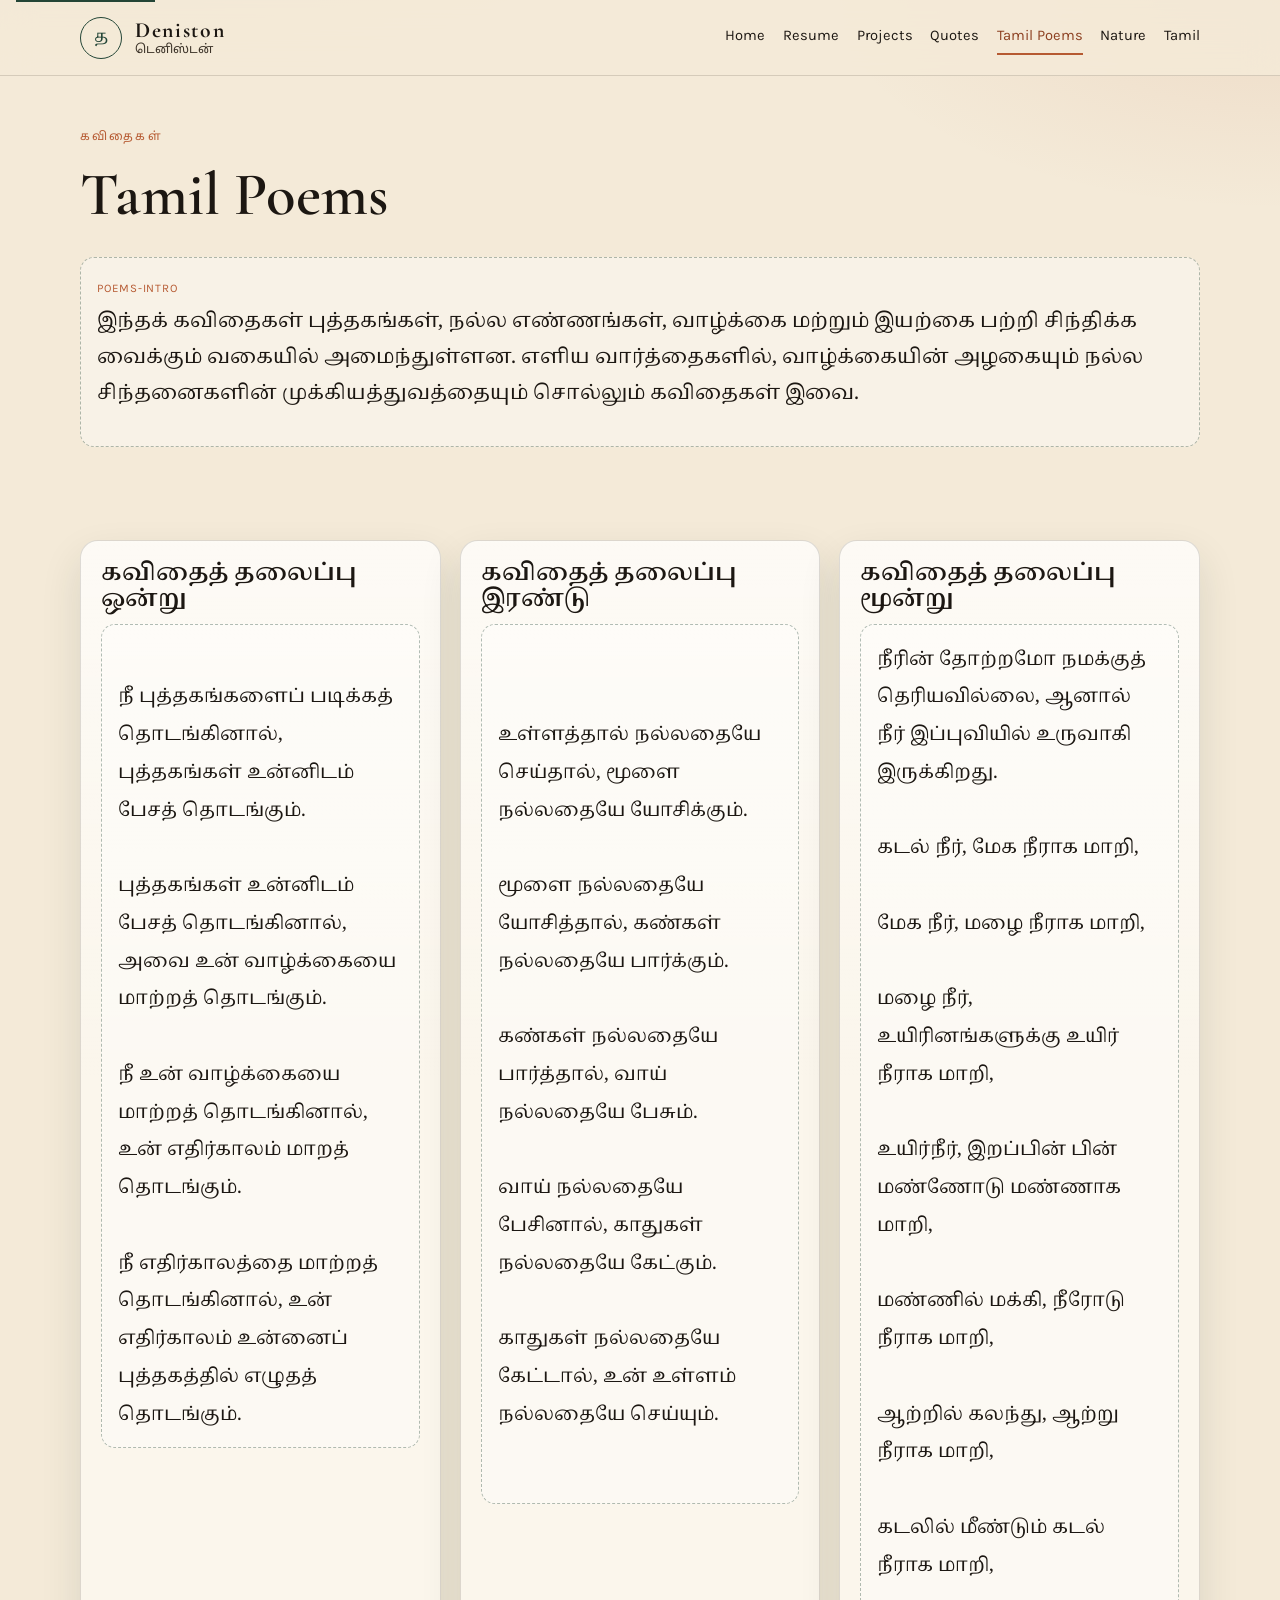
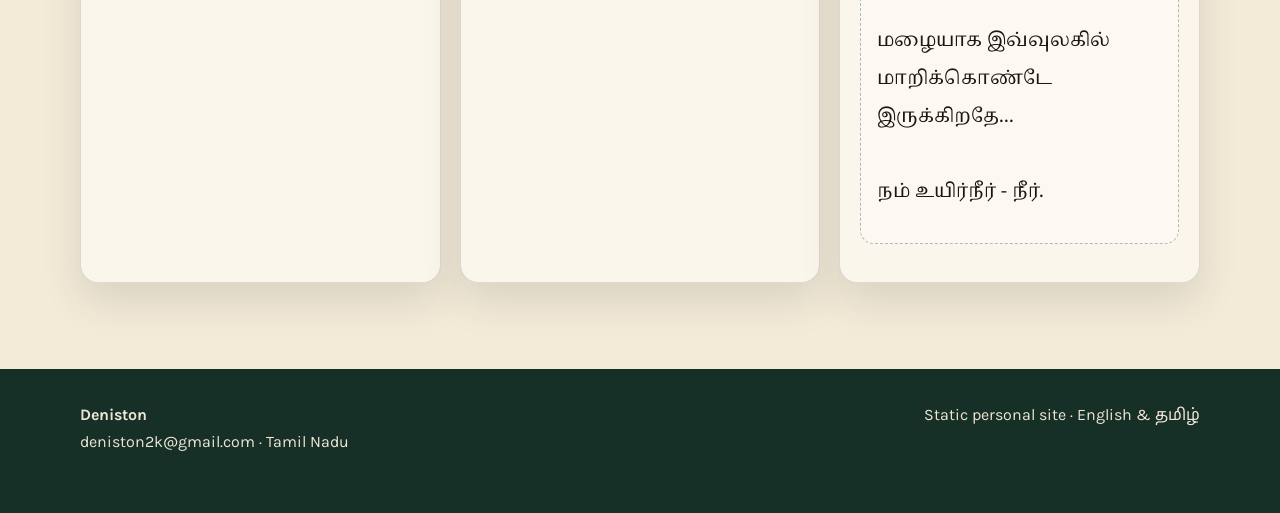
==== poems.html @ 770466d0 "Publish the Deniston personal site and enable GitHub Pages hosting. Co-authored-by: Cursor <cursorag" ====
<!DOCTYPE html>
<html lang="ta">
<head>
  <meta charset="UTF-8">
  <meta name="viewport" content="width=device-width, initial-scale=1.0">
  <link rel="icon" href="images/favicon.svg" type="image/svg+xml">
  <title>Deniston | Tamil Poems</title>
  <link rel="preconnect" href="https://fonts.googleapis.com">
  <link rel="preconnect" href="https://fonts.gstatic.com" crossorigin>
  <link href="https://fonts.googleapis.com/css2?family=Cormorant+Garamond:ital,wght@0,500;0,600;0,700;1,500&family=Karla:wght@400;500;600;700&family=Noto+Sans+Tamil:wght@400;500;600&family=Noto+Serif+Tamil:wght@400;600;700&display=swap" rel="stylesheet">
  <link rel="stylesheet" href="css/style.css">
</head>
<body>
  <a class="skip-link" href="#main">Skip to content</a>
  <header class="site-header">
    <div class="header-inner">
      <a class="brand" href="index.html">
        <span class="brand-mark">த</span>
        <span class="brand-name">
          <strong>Deniston</strong>
          <span>டெனிஸ்டன்</span>
        </span>
      </a>
      <button class="nav-toggle" type="button" aria-expanded="false" aria-label="Open menu"><span></span><span></span><span></span></button>
      <nav class="site-nav" aria-label="Primary">
        <a href="index.html">Home</a>
        <a href="resume.html">Resume</a>
        <a href="projects.html">Projects</a>
        <a href="quotes.html">Quotes</a>
        <a href="poems.html" aria-current="page">Tamil Poems</a>
        <a href="nature.html">Nature</a>
        <a href="tamil.html">Tamil</a>
      </nav>
    </div>
  </header>

  <main id="main" class="wrap">
    <section class="page-hero">
      <p class="kicker">கவிதைகள்</p>
      <h1>Tamil Poems</h1>
      <div class="content-slot">
        <span class="slot-name">poems-intro</span>
        <p class="tamil-text">இந்தக் கவிதைகள் புத்தகங்கள், நல்ல எண்ணங்கள், வாழ்க்கை மற்றும் இயற்கை பற்றி சிந்திக்க வைக்கும் வகையில் அமைந்துள்ளன. எளிய வார்த்தைகளில், வாழ்க்கையின் அழகையும் நல்ல சிந்தனைகளின் முக்கியத்துவத்தையும் சொல்லும் கவிதைகள் இவை.</p>
      </div>
    </section>

    <section class="section poem-grid grid-3">
      <article class="poem-card">
        <!-- <div class="img-slot">
          <img src="images/poem-cover-one.svg" alt="Placeholder named poem-cover-one">
          <span class="slot-badge">poem-cover-one</span>
        </div> -->
        <h3>
          <!-- <span class="slot-name">poem-title-one</span> -->
          கவிதைத் தலைப்பு ஒன்று
        </h3>
        <!-- <p class="meta">poem-year-one · ஆண்டு</p> -->
        <div class="content-slot">
          <!-- <span class="slot-name">poem-body-one</span> -->

  <div class="poem-body">
    நீ புத்தகங்களைப் படிக்கத் தொடங்கினால், புத்தகங்கள் உன்னிடம் பேசத் தொடங்கும்.

    புத்தகங்கள் உன்னிடம் பேசத் தொடங்கினால், அவை உன் வாழ்க்கையை மாற்றத் தொடங்கும்.

    நீ உன் வாழ்க்கையை மாற்றத் தொடங்கினால், உன் எதிர்காலம் மாறத் தொடங்கும்.

    நீ எதிர்காலத்தை மாற்றத் தொடங்கினால், உன் எதிர்காலம் உன்னைப் புத்தகத்தில் எழுதத் தொடங்கும்.
  </div>

  
</div>
        </div>

      </article>

      <article class="poem-card">
        <!-- <div class="img-slot">
          <img src="images/poem-cover-two.svg" alt="Placeholder named poem-cover-two">
          <span class="slot-badge">poem-cover-two</span>
        </div> -->
        <h3>
          <!-- <span class="slot-name">poem-title-two</span> -->
          கவிதைத் தலைப்பு இரண்டு
        </h3>
       
        <div class="content-slot">
          <!-- <span class="slot-name">poem-body-two</span> -->
          <p class="poem-body">

            உள்ளத்தால் நல்லதையே செய்தால், மூளை நல்லதையே யோசிக்கும்.
            
            மூளை நல்லதையே யோசித்தால், கண்கள் நல்லதையே பார்க்கும்.
            
            கண்கள் நல்லதையே பார்த்தால், வாய் நல்லதையே பேசும்.
            
            வாய் நல்லதையே பேசினால், காதுகள் நல்லதையே கேட்கும்.
            
            காதுகள் நல்லதையே கேட்டால், உன் உள்ளம் நல்லதையே செய்யும்.
            
      </p>
      
        </div>

      </article>

      <article class="poem-card">
        <!-- <div class="img-slot">
          <img src="images/poem-cover-three.svg" alt="Placeholder named poem-cover-three">
          <span class="slot-badge">poem-cover-three</span>
        </div> -->
        <h3>
          <!-- <span class="slot-name">poem-title-three</span> -->
          கவிதைத் தலைப்பு மூன்று
        </h3>
      
        <div class="content-slot">
          <!-- <span class="slot-name">poem-body-three</span> -->
          <p class="poem-body">நீரின் தோற்றமோ நமக்குத் தெரியவில்லை, ஆனால் நீர் இப்புவியில் உருவாகி இருக்கிறது.

            கடல் நீர், மேக நீராக மாறி,
            
            மேக நீர், மழை நீராக மாறி,
            
            மழை நீர், உயிரினங்களுக்கு உயிர் நீராக மாறி,
            
            உயிர்நீர், இறப்பின் பின் மண்ணோடு மண்ணாக மாறி,
            
            மண்ணில் மக்கி, நீரோடு நீராக மாறி,
            
            ஆற்றில் கலந்து, ஆற்று நீராக மாறி,
            
            கடலில் மீண்டும் கடல் நீராக மாறி,
            
            மழையாக இவ்வுலகில் மாறிக்கொண்டே இருக்கிறதே... 
            
            நம் உயிர்நீர் - நீர்.</p>
            
        </div>
      </article>
    </section>
  </main>

  <footer class="site-footer">
    <div class="footer-inner">
      <div>
        <strong>Deniston</strong>
        <p>deniston2k@gmail.com · Tamil Nadu</p>
      </div>
      <p>Static personal site · English &amp; தமிழ்</p>
    </div>
  </footer>
  <script src="js/main.js"></script>
</body>
</html>
---- css/style.css ----
:root {
  --ink: #1c1712;
  --ink-soft: #3d3429;
  --leaf: #234536;
  --leaf-deep: #163028;
  --moss: #4e7a5c;
  --clay: #b65a32;
  --clay-deep: #8c3f20;
  --gold: #b8923a;
  --paper: #f4ead8;
  --parchment: #ebe0c8;
  --cream: #fbf6ec;
  --line: rgba(28, 23, 18, 0.14);
  --shadow: 0 18px 40px rgba(22, 48, 40, 0.12);
  --radius: 18px;
  --max: 1120px;
  --header: 76px;
  --serif: "Cormorant Garamond", "Noto Serif Tamil", Georgia, serif;
  --sans: "Karla", "Noto Sans Tamil", sans-serif;
  --tamil-serif: "Noto Serif Tamil", "Cormorant Garamond", serif;
}

*,
*::before,
*::after {
  box-sizing: border-box;
}

html {
  scroll-behavior: smooth;
}

body {
  margin: 0;
  color: var(--ink);
  background:
    radial-gradient(1200px 500px at 8% -10%, rgba(78, 122, 92, 0.16), transparent 55%),
    radial-gradient(900px 420px at 100% 0%, rgba(182, 90, 50, 0.1), transparent 50%),
    var(--paper);
  font-family: var(--sans);
  line-height: 1.65;
  min-height: 100vh;
}

img {
  max-width: 100%;
  display: block;
}

a {
  color: inherit;
  text-decoration: none;
}

h1,
h2,
h3,
h4 {
  font-family: var(--serif);
  line-height: 1.15;
  margin: 0 0 0.45em;
  font-weight: 600;
}

p {
  margin: 0 0 1em;
}

.skip-link {
  position: absolute;
  left: 1rem;
  top: -40px;
  background: var(--leaf);
  color: var(--cream);
  padding: 0.5rem 0.8rem;
  z-index: 100;
}

.skip-link:focus {
  top: 0.6rem;
}

.site-header {
  position: sticky;
  top: 0;
  z-index: 40;
  height: var(--header);
  display: flex;
  align-items: center;
  backdrop-filter: blur(16px);
  background: rgba(244, 234, 216, 0.88);
  border-bottom: 1px solid var(--line);
}

.header-inner,
.footer-inner,
.wrap {
  width: min(var(--max), calc(100% - 2.4rem));
  margin: 0 auto;
}

.header-inner {
  display: flex;
  align-items: center;
  justify-content: space-between;
  gap: 1rem;
}

.brand {
  display: flex;
  align-items: center;
  gap: 0.8rem;
}

.brand-mark {
  width: 42px;
  height: 42px;
  border: 1.5px solid var(--leaf);
  border-radius: 50%;
  display: grid;
  place-items: center;
  font-family: var(--tamil-serif);
  color: var(--leaf);
  font-size: 1.05rem;
}

.brand-name {
  display: flex;
  flex-direction: column;
  line-height: 1.1;
}

.brand-name strong {
  font-family: var(--serif);
  font-size: 1.35rem;
  letter-spacing: 0.08em;
}

.brand-name span {
  font-size: 0.78rem;
  color: var(--ink-soft);
}

.nav-toggle {
  display: none;
  border: 1px solid var(--line);
  background: var(--cream);
  width: 44px;
  height: 44px;
  border-radius: 10px;
  cursor: pointer;
}

.nav-toggle span {
  display: block;
  width: 18px;
  height: 1.5px;
  margin: 4px auto;
  background: var(--ink);
}

.site-nav {
  display: flex;
  gap: 0.2rem 1.1rem;
  flex-wrap: wrap;
  justify-content: flex-end;
}

.site-nav a {
  font-size: 0.92rem;
  padding: 0.3rem 0;
  border-bottom: 2px solid transparent;
}

.site-nav a:hover,
.site-nav a[aria-current="page"] {
  border-bottom-color: var(--clay);
  color: var(--clay-deep);
}

.hero {
  padding: 4.5rem 0 3.2rem;
  display: grid;
  grid-template-columns: 1.15fr 0.85fr;
  gap: 3rem;
  align-items: center;
}

.kicker {
  text-transform: uppercase;
  letter-spacing: 0.18em;
  font-size: 0.74rem;
  color: var(--clay);
  margin-bottom: 0.8rem;
}

.hero h1 {
  font-size: clamp(2.6rem, 6vw, 4.6rem);
  margin-bottom: 0.2rem;
}

.tamil-lead {
  font-family: var(--tamil-serif);
  font-size: clamp(1.2rem, 2.4vw, 1.7rem);
  color: var(--leaf);
  margin-bottom: 1.2rem;
}

.lede {
  font-size: 1.12rem;
  max-width: 42rem;
  color: var(--ink-soft);
}

.actions {
  display: flex;
  gap: 0.8rem;
  flex-wrap: wrap;
  margin-top: 1.6rem;
}

.btn {
  display: inline-flex;
  align-items: center;
  justify-content: center;
  min-height: 46px;
  padding: 0.55rem 1.15rem;
  border-radius: 999px;
  border: 1px solid var(--leaf);
  font-weight: 600;
}

.btn-primary {
  background: var(--leaf);
  color: var(--cream);
}

.btn-ghost {
  background: transparent;
}

.btn:hover {
  transform: translateY(-1px);
}

.section {
  padding: 3.4rem 0;
}

.section-head {
  display: flex;
  justify-content: space-between;
  gap: 1rem;
  align-items: end;
  margin-bottom: 1.6rem;
}

.section h2 {
  font-size: clamp(1.8rem, 3.4vw, 2.6rem);
}

.section-head p {
  max-width: 28rem;
  color: var(--ink-soft);
  margin: 0;
}

.grid-3,
.grid-2,
.quote-grid,
.poem-grid {
  display: grid;
  gap: 1.2rem;
}

.grid-3 {
  grid-template-columns: repeat(3, 1fr);
}

.grid-2 {
  grid-template-columns: 1fr 1fr;
}

.card,
.quote-card,
.poem-card,
.resume-block {
  background: var(--cream);
  border: 1px solid var(--line);
  border-radius: var(--radius);
  box-shadow: var(--shadow);
  overflow: hidden;
}

.card-body,
.quote-card,
.poem-card,
.resume-block {
  padding: 1.2rem 1.25rem 1.35rem;
}

.card h3,
.quote-card h3,
.poem-card h3 {
  font-size: 1.45rem;
}

.meta {
  color: var(--moss);
  font-size: 0.85rem;
  letter-spacing: 0.04em;
  text-transform: uppercase;
}

figure {
  margin: 0;
}

.img-slot {
  position: relative;
  background:
    linear-gradient(135deg, rgba(35, 69, 54, 0.08), rgba(182, 90, 50, 0.1)),
    repeating-linear-gradient(
      45deg,
      transparent,
      transparent 10px,
      rgba(28, 23, 18, 0.03) 10px,
      rgba(28, 23, 18, 0.03) 11px
    );
  min-height: 220px;
  display: grid;
  place-items: center;
  overflow: hidden;
}

h3 .slot-name {
  display: block;
  margin-bottom: 0.25rem;
}

.img-slot img {
  width: 100%;
  height: 100%;
  min-height: 220px;
  object-fit: cover;
}

.img-slot.portrait {
  min-height: 460px;
  aspect-ratio: 4 / 5;
  border-radius: 28px;
  border: 2px solid var(--line);
  box-shadow: var(--shadow);
}

.img-slot.banner {
  min-height: 280px;
  border: 1px solid #000; 
  border-radius: var(--radius);
  overflow: hidden;
  position: relative;
  box-sizing: border-box;
}

.img-slot.wide {
  min-height: 320px;
}

code {
  font-size: 0.92em;
}

.card:hover {
  border-color: rgba(35, 69, 54, 0.35);
}

.slot-badge {
  position: absolute;
  left: 12px;
  bottom: 12px;
  background: rgba(28, 23, 18, 0.82);
  color: var(--cream);
  font-size: 0.72rem;
  padding: 0.28rem 0.55rem;
  border-radius: 999px;
  letter-spacing: 0.03em;
}

.slot-copy {
  text-align: center;
  padding: 1.4rem;
  color: var(--leaf-deep);
}

.slot-copy strong {
  display: block;
  font-family: var(--serif);
  font-size: 1.25rem;
  margin-bottom: 0.25rem;
}

.slot-copy span {
  font-size: 0.88rem;
  color: var(--ink-soft);
}

.content-slot {
  position: relative;
  border: 1px dashed rgba(35, 69, 54, 0.35);
  background: rgba(255, 255, 255, 0.38);
  border-radius: 14px;
  padding: 1rem 1rem 0.85rem;
  margin-bottom: 1rem;
}

.content-slot .slot-name {
  display: inline-block;
  font-size: 0.72rem;
  letter-spacing: 0.08em;
  text-transform: uppercase;
  color: var(--clay);
  margin-bottom: 0.4rem;
}

.page-hero {
  padding: 3.2rem 0 1.4rem;
}

.page-hero h1 {
  font-size: clamp(2.2rem, 5vw, 3.8rem);
}

.filter-bar {
  display: flex;
  gap: 0.5rem;
  flex-wrap: wrap;
  margin: 0 0 1.4rem;
}

.filter-bar button {
  border: 1px solid var(--line);
  background: var(--cream);
  border-radius: 999px;
  padding: 0.4rem 0.9rem;
  cursor: pointer;
  font-family: inherit;
}

.filter-bar button[aria-pressed="true"] {
  background: var(--leaf);
  color: var(--cream);
  border-color: var(--leaf);
}

.quote-card[data-lang="ta"] blockquote,
.tamil-text {
  font-family: var(--tamil-serif);
  font-size: 1.25rem;
  line-height: 1.8;
}

blockquote {
  margin: 0.4rem 0 0.8rem;
  font-family: var(--serif);
  font-size: 1.45rem;
  font-style: italic;
}

.poem-card {
  background:
    linear-gradient(180deg, rgba(255, 255, 255, 0.5), transparent 40%),
    var(--cream);
}

.poem-body {
  font-family: var(--tamil-serif);
  white-space: pre-line;
  font-size: 1.18rem;
  line-height: 2;
}

.resume-layout {
  display: grid;
  grid-template-columns: 280px 1fr;
  gap: 1.5rem;
}

.resume-side .img-slot {
  border-radius: 18px;
  min-height: 320px;
}

.resume-block + .resume-block {
  margin-top: 1rem;
}

.timeline {
  border-left: 2px solid var(--parchment);
  margin: 0;
  padding: 0 0 0 1.1rem;
}

.timeline li {
  list-style: none;
  margin: 0 0 1.1rem;
}

.site-footer {
  margin-top: 2rem;
  border-top: 1px solid var(--line);
  padding: 2rem 0 2.6rem;
  background: var(--leaf-deep);
  color: #efe6d5;
}

.footer-inner {
  display: flex;
  justify-content: space-between;
  gap: 1rem;
  flex-wrap: wrap;
}

.site-footer a {
  color: #f4ead8;
  text-decoration: underline;
  text-underline-offset: 3px;
}

.kolam {
  width: 100%;
  height: 18px;
  background-image: radial-gradient(circle, var(--gold) 1.4px, transparent 1.6px);
  background-size: 18px 18px;
  opacity: 0.45;
  margin: 1.4rem 0;
}

.hidden {
  display: none !important;
}

@media (max-width: 900px) {
  .hero,
  .resume-layout,
  .grid-3,
  .grid-2 {
    grid-template-columns: 1fr;
  }

  .nav-toggle {
    display: block;
  }

  .site-nav {
    display: none;
    position: absolute;
    top: var(--header);
    left: 0;
    right: 0;
    background: var(--cream);
    border-bottom: 1px solid var(--line);
    padding: 0.8rem 1.2rem 1.1rem;
    flex-direction: column;
  }

  .site-nav.open {
    display: flex;
  }

  .img-slot.portrait {
    min-height: 360px;
  }
}
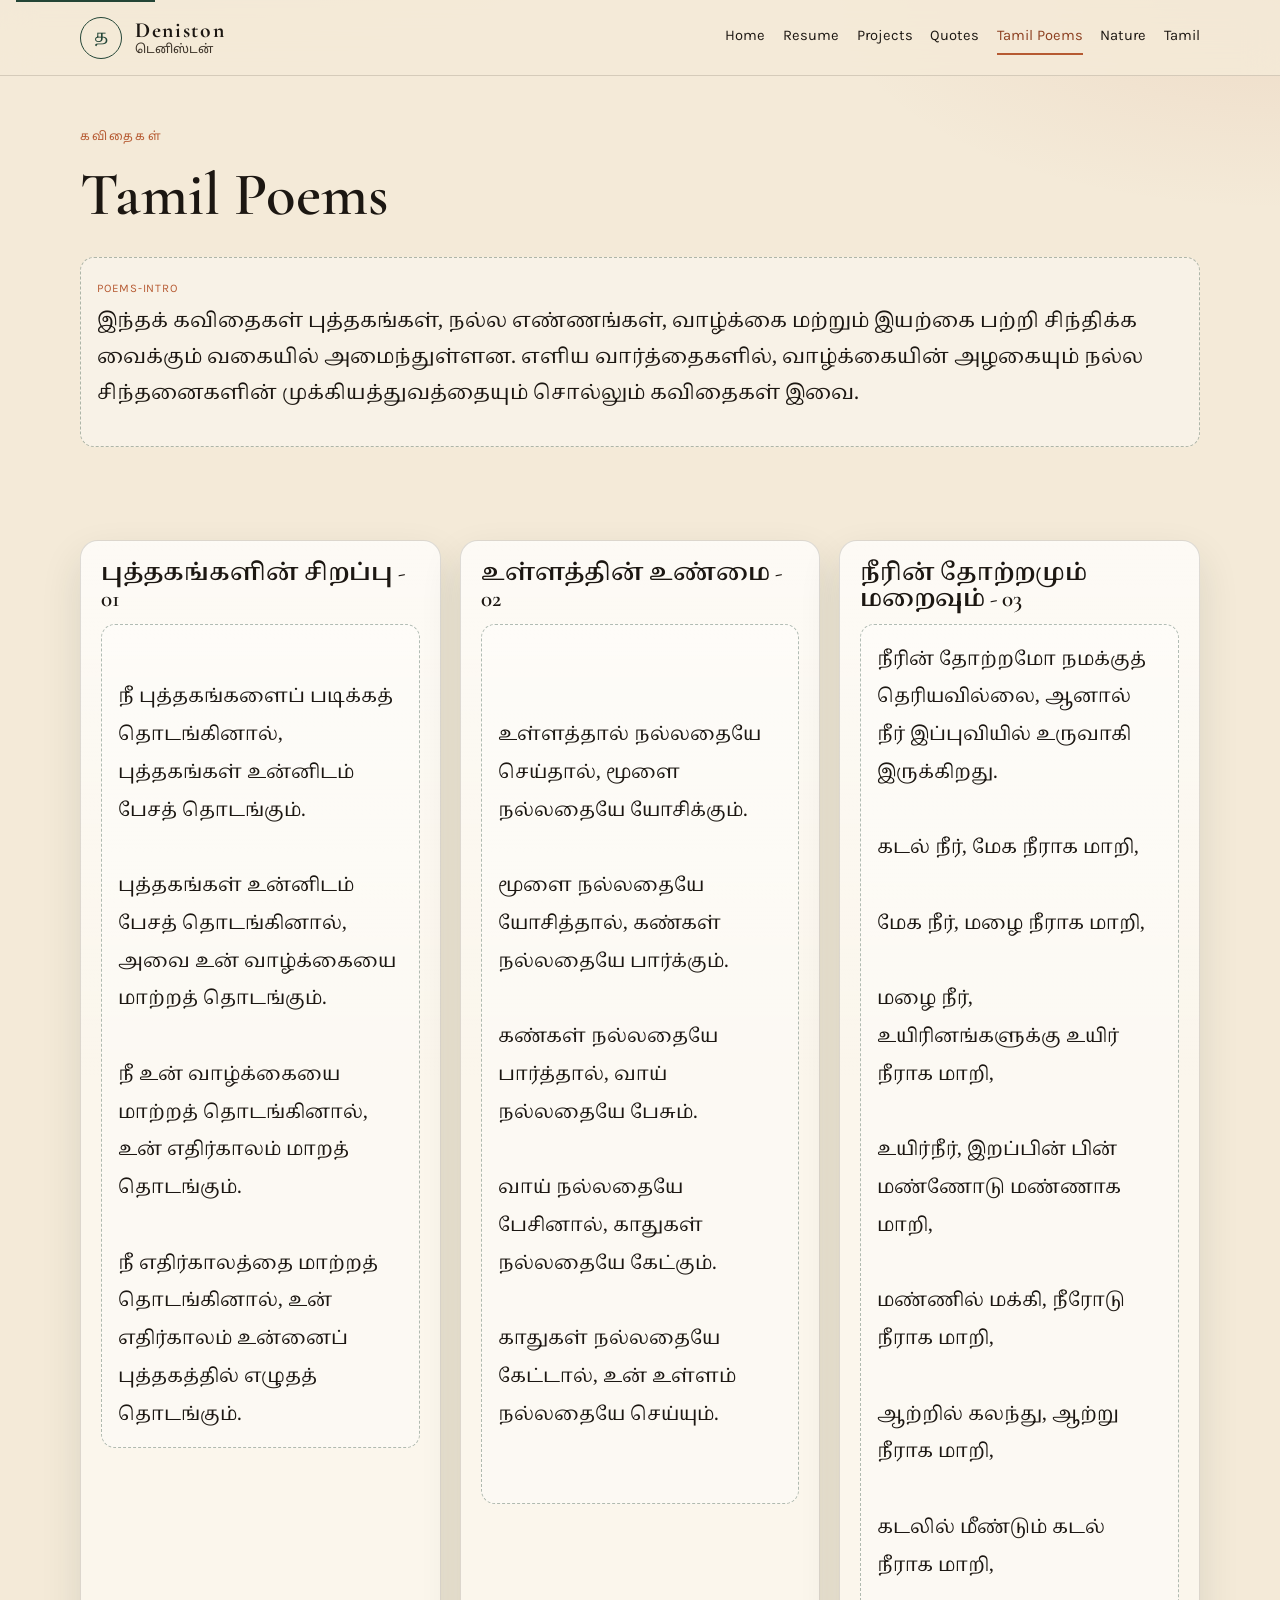
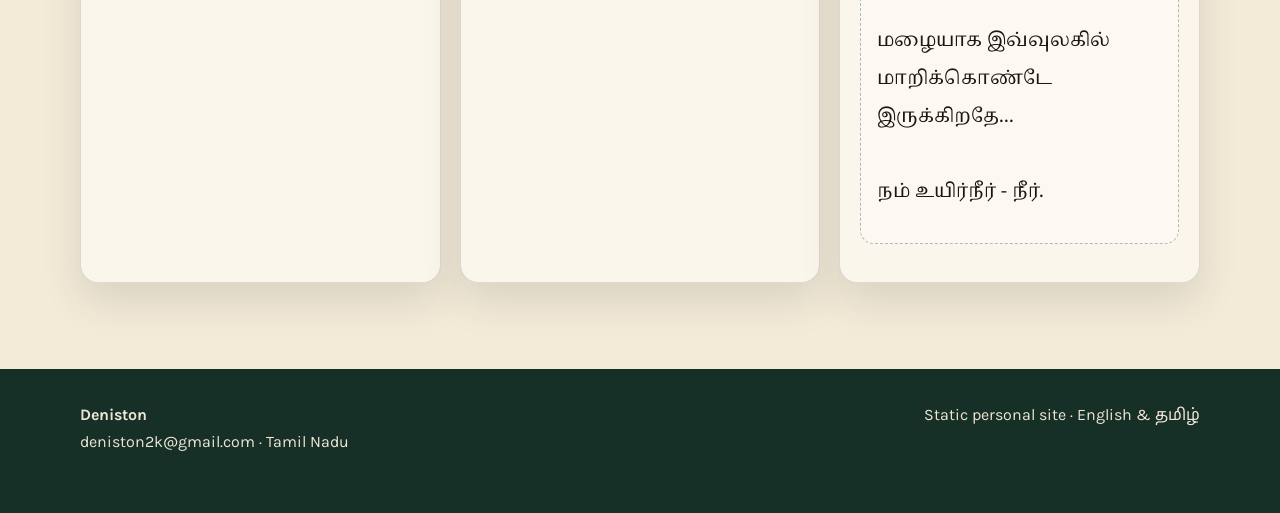
==== commit a3f28ebe: "Update the website" ====
--- a/poems.html
+++ b/poems.html
@@ -52,7 +52,7 @@
         </div> -->
         <h3>
           <!-- <span class="slot-name">poem-title-one</span> -->
-          கவிதைத் தலைப்பு ஒன்று
+          புத்தகங்களின் சிறப்பு - 01
         </h3>
         <!-- <p class="meta">poem-year-one · ஆண்டு</p> -->
         <div class="content-slot">
@@ -81,7 +81,7 @@
         </div> -->
         <h3>
           <!-- <span class="slot-name">poem-title-two</span> -->
-          கவிதைத் தலைப்பு இரண்டு
+          உள்ளத்தின் உண்மை - 02
         </h3>
        
         <div class="content-slot">
@@ -111,7 +111,7 @@
         </div> -->
         <h3>
           <!-- <span class="slot-name">poem-title-three</span> -->
-          கவிதைத் தலைப்பு மூன்று
+          நீரின் தோற்றமும் மறைவும் - 03
         </h3>
       
         <div class="content-slot">
